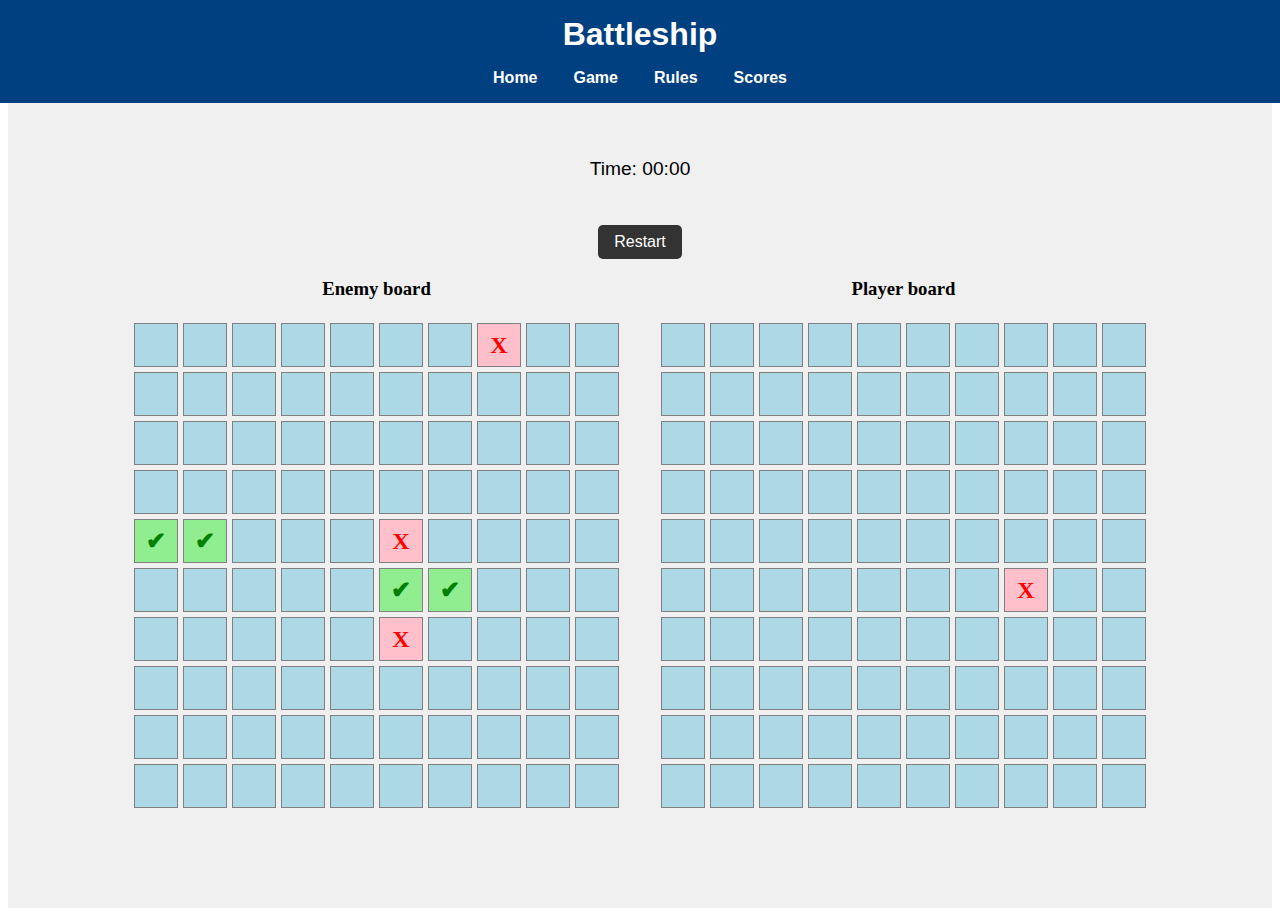
==== game.html @ 501b82c9 "Updated" ====
<!DOCTYPE html>
<html lang="zh-CN">
<head>
    <meta charset="UTF-8">
    <meta name="viewport" content="width=device-width, initial-scale=1.0">
    <title>Game Page</title>
    <link rel="stylesheet" href="assets/styles/main.css">

     <style>
        main {

            display: flex;
            flex-direction: column;
            justify-content: center;
            align-items: center;
            height: 100vh;
            text-align: center;
            background-color: #f0f0f0;
            padding: 2rem;
            padding-top: 100px; 
            box-sizing: border-box;
            
        }

        h2 {
            font-size: 50px;
        }

        .game-container {
            display: flex;
            gap: 2rem;
            margin-bottom: 2rem;
            flex-wrap: wrap;
            justify-content: center;
        }

        @media (max-width: 768px) {
            main {
                padding-top: 100px; 
            }
            .game-container {
                flex-direction: column;
                align-items: center;
            }
        }

        .board {
            display: flex;
            flex-direction: column;
            align-items: center;
        }

        table {
            border-collapse: separate;
            border-spacing: 5px;
        }

        td {
            width: 40px;
            height: 40px;
            background-color: lightblue;
            border: 1px solid grey;
            position: relative;
            text-align: center;
            vertical-align: middle;
            cursor: pointer;
        }


        @media (max-width: 768px) {

            main {
                padding-top: 200px; 
            }
            .game-container {
                flex-direction: column;
                align-items: center;
            }

            td {
                width: 30px;
                height: 30px;
            }

            .misses, .hit {
                font-size: 18px;
            }
        }

        @media (max-width: 480px) {
            td {
                width: 25px;
                height: 25px;
            }

            .misses, .hit {
                font-size: 16px;
            }
        }


        .misses {
            background-color: pink;
            color: red;
            font-size: 24px;
            font-weight: bold;
        }

        .hit {
            background-color: lightgreen;
            color: green;
            font-size: 24px;
            font-weight: bold;
        }

        .restart-btn {
            text-align: center;
            margin-top: 1rem;
            padding: 0.5rem 1rem;
            font-size: 1rem;
            background-color: #333;
            color: #fff;
            border: none;
            border-radius: 5px;
            cursor: pointer;
            transition: background-color 0.3s;
        }

        .restart-btn:hover {
            transform: scale(0.95);

            background-color: #555;
        }

        .time {
            font-family: Arial, sans-serif;
            font-size: 1.2em;
            margin-bottom: 10px;
        }
     </style>
    
 </head>

 <body>
    <header id="navbar">
        <nav>
            <div class="nav-header">
                <h1>Battleship</h1>
            </div>
            <div class="nav-links">
                <ul>
                    <li><a href="index.html">Home</a></li>
                    <li><a href="game.html">Game</a></li>
                    <li><a href="rules.html">Rules</a></li>
                    <li><a href="scores.html">Scores</a></li>
                </ul>
            </div>
        </nav>
    </header>

     <main>
         <div class="time">
            <p>Time: <span>00:00</span></p>
        </div>
    
        <button class="restart-btn">Restart</button>

         <section class="game-container">
             <div class="board">
                 <h3>Enemy board</h3>
                 <table>
    
                     <tr>
                         <td></td><td></td><td></td><td></td ><td></td><td></td><td></td><td class="misses">X</td><td></td><td></td>
                     </tr>
                     <tr>
                         <td></td><td></td><td></td><td></td><td></td><td></td><td></td><td></td><td></td><td></td>
                     </tr>
                     <tr>
                        <td></td><td></td><td></td><td></td><td></td><td></td><td></td><td></td><td></td><td></td>
                    </tr>
                     <tr>
                        <td></td><td></td><td></td><td></td><td></td><td></td><td></td><td></td><td></td><td></td>
                    </tr>
                     <tr>
                        <td class="hit">&#10004</td><td class="hit">&#10004</td><td></td><td></td><td></td><td class="misses">X</td><td></td><td></td><td></td><td></td>
                    </tr>
                     <tr>
                        <td></td><td></td><td></td><td></td><td></td><td class="hit">&#10004</td><td class="hit">&#10004</td><td></td><td></td><td></td>
                    </tr>
                     <tr>
                        <td></td><td></td><td></td><td></td><td></td><td class="misses">X</td><td></td><td></td><td></td><td></td>
                    </tr>
                     <tr>
                        <td></td><td></td><td></td><td></td><td></td><td></td><td></td><td></td><td></td><td></td>
                    </tr>
                     <tr>
                         <td></td><td></td><td></td><td></td><td></td><td></td><td></td><td></td><td></td><td></td>
                     </tr>
                     <tr>
                         <td></td><td></td><td></td><td></td><td></td><td></td><td></td><td></td><td></td><td></td>
                     </tr>
                 </table>
             </div>
             <!-- Player board -->
             <div class="board">
                 <h3>Player board</h3>
                 <table>
      
                    <tr>
                        <td></td><td></td><td></td><td></td><td></td><td></td><td></td><td></td><td></td><td></td>
                    </tr>
                    <tr>
                        <td></td><td></td><td></td><td></td><td></td><td></td><td></td><td></td><td></td><td></td>
                    </tr>
                    <tr>
                        <td></td><td class="ship"></td><td class="ship"></td><td class="ship"></td><td></td><td></td><td></td><td></td><td></td><td></td>
                    </tr>
                    <tr>
                        <td></td><td></td><td></td><td></td><td></td><td></td><td class="ship"></td><td class="ship"></td><td></td><td></td>
                    </tr>
                    <tr>
                        <td></td><td></td><td class="ship"></td><td></td><td></td><td></td><td></td><td></td><td></td><td></td>
                    </tr>
                    <tr>
                        <td></td><td></td><td></td><td></td><td></td><td></td><td></td><td class="misses">X</td><td class="ship"></td><td></td>
                    </tr>
                    <tr>
                        <td></td><td class="ship"></td><td></td><td class="ship"></td><td></td><td></td><td></td><td></td><td></td><td></td>
                    </tr>
                    <tr>
                        <td></td><td></td><td></td><td></td><td></td><td></td><td></td><td class="ship"></td><td></td><td></td>
                    </tr>
                    <tr>
                        <td></td><td></td><td></td><td></td><td></td><td></td><td></td><td></td><td></td><td></td>
                    </tr>
                    <tr>
                        <td></td><td></td><td></td><td></td><td></td><td></td><td></td><td></td><td></td><td></td>
                    </tr>
                </table>


                
            </body>
            </html>
---- assets/styles/main.css ----
#navbar {
    font-family: Arial, sans-serif;
    position: fixed;
    top: 0;
    left: 0;
    width: 100%;
    background-color: #004080;
    color: white;
    padding: 1rem 0;
    z-index: 1000;
}

nav {
    display: flex;
    flex-direction: column;
    align-items: center;
    gap: 1rem;
    max-width: 1200px;
    margin: 0 auto;
    padding: 0 20px;
}

.nav-header h1 {
    margin: 0;
    font-size: 2rem;
}

.nav-links ul {
    list-style: none;
    display: flex;
    padding: 0;
    margin: 0;
    gap: 1rem;
}

.nav-links ul li a {
    color: white;
    text-decoration: none;
    font-weight: bold;
    padding: 5px 10px;
    border-radius: 5px;
    transition: transform 0.3s ease-in-out;
}

.nav-links ul li a:hover {
    transform: scale(0.5);
    background-color: #002b5e;
}


@media (max-width: 768px) {
    #navbar {
        height: 60px; 
    }
    .nav-links ul {
        align-items: center;
        gap: 0.5rem;
    }

    .nav-links ul li a {
        padding: 8px 12px;
    }
}
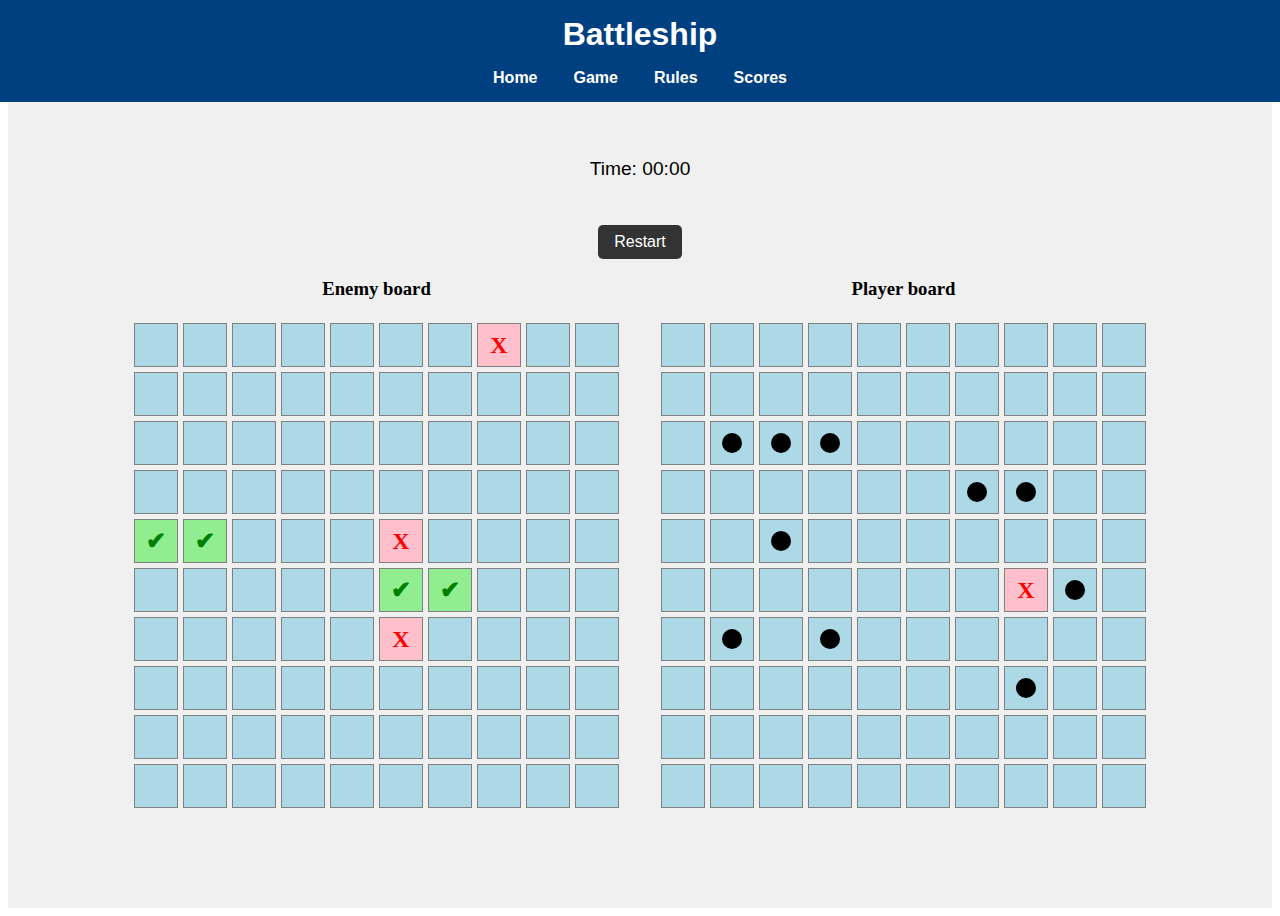
==== commit d78cef2b: "Fixed navbar issues and improved responsiveness" ====
--- a/game.html
+++ b/game.html
@@ -34,15 +34,6 @@
             justify-content: center;
         }
 
-        @media (max-width: 768px) {
-            main {
-                padding-top: 100px; 
-            }
-            .game-container {
-                flex-direction: column;
-                align-items: center;
-            }
-        }
 
         .board {
             display: flex;
@@ -67,11 +58,9 @@
         }
 
 
+
         @media (max-width: 768px) {
 
-            main {
-                padding-top: 200px; 
-            }
             .game-container {
                 flex-direction: column;
                 align-items: center;
@@ -96,6 +85,18 @@
             .misses, .hit {
                 font-size: 16px;
             }
+        }
+
+        .ship::before {
+            content: '';
+            position: absolute;
+            top: 50%;
+            left: 50%;
+            width: 20px;
+            height: 20px;
+            background-color: black;
+            border-radius: 50%;
+            transform: translate(-50%, -50%);
         }
 
 
@@ -158,88 +159,86 @@
         </nav>
     </header>
 
-     <main>
-         <div class="time">
-            <p>Time: <span>00:00</span></p>
-        </div>
+
+            <main>
+                <div class="time">
+                    <p>Time: <span>00:00</span></p>
+                </div>
+                <button class="restart-btn">Restart</button>
+            
+                <section class="game-container">
+                    <div class="board">
+                        <h3>Enemy board</h3>
+
+                        <table>
     
-        <button class="restart-btn">Restart</button>
-
-         <section class="game-container">
-             <div class="board">
-                 <h3>Enemy board</h3>
-                 <table>
-    
-                     <tr>
-                         <td></td><td></td><td></td><td></td ><td></td><td></td><td></td><td class="misses">X</td><td></td><td></td>
-                     </tr>
-                     <tr>
-                         <td></td><td></td><td></td><td></td><td></td><td></td><td></td><td></td><td></td><td></td>
-                     </tr>
-                     <tr>
-                        <td></td><td></td><td></td><td></td><td></td><td></td><td></td><td></td><td></td><td></td>
-                    </tr>
-                     <tr>
-                        <td></td><td></td><td></td><td></td><td></td><td></td><td></td><td></td><td></td><td></td>
-                    </tr>
-                     <tr>
-                        <td class="hit">&#10004</td><td class="hit">&#10004</td><td></td><td></td><td></td><td class="misses">X</td><td></td><td></td><td></td><td></td>
-                    </tr>
-                     <tr>
-                        <td></td><td></td><td></td><td></td><td></td><td class="hit">&#10004</td><td class="hit">&#10004</td><td></td><td></td><td></td>
-                    </tr>
-                     <tr>
-                        <td></td><td></td><td></td><td></td><td></td><td class="misses">X</td><td></td><td></td><td></td><td></td>
-                    </tr>
-                     <tr>
-                        <td></td><td></td><td></td><td></td><td></td><td></td><td></td><td></td><td></td><td></td>
-                    </tr>
-                     <tr>
-                         <td></td><td></td><td></td><td></td><td></td><td></td><td></td><td></td><td></td><td></td>
-                     </tr>
-                     <tr>
-                         <td></td><td></td><td></td><td></td><td></td><td></td><td></td><td></td><td></td><td></td>
-                     </tr>
-                 </table>
-             </div>
-             <!-- Player board -->
-             <div class="board">
-                 <h3>Player board</h3>
-                 <table>
-      
-                    <tr>
-                        <td></td><td></td><td></td><td></td><td></td><td></td><td></td><td></td><td></td><td></td>
-                    </tr>
-                    <tr>
-                        <td></td><td></td><td></td><td></td><td></td><td></td><td></td><td></td><td></td><td></td>
-                    </tr>
-                    <tr>
-                        <td></td><td class="ship"></td><td class="ship"></td><td class="ship"></td><td></td><td></td><td></td><td></td><td></td><td></td>
-                    </tr>
-                    <tr>
-                        <td></td><td></td><td></td><td></td><td></td><td></td><td class="ship"></td><td class="ship"></td><td></td><td></td>
-                    </tr>
-                    <tr>
-                        <td></td><td></td><td class="ship"></td><td></td><td></td><td></td><td></td><td></td><td></td><td></td>
-                    </tr>
-                    <tr>
-                        <td></td><td></td><td></td><td></td><td></td><td></td><td></td><td class="misses">X</td><td class="ship"></td><td></td>
-                    </tr>
-                    <tr>
-                        <td></td><td class="ship"></td><td></td><td class="ship"></td><td></td><td></td><td></td><td></td><td></td><td></td>
-                    </tr>
-                    <tr>
-                        <td></td><td></td><td></td><td></td><td></td><td></td><td></td><td class="ship"></td><td></td><td></td>
-                    </tr>
-                    <tr>
-                        <td></td><td></td><td></td><td></td><td></td><td></td><td></td><td></td><td></td><td></td>
-                    </tr>
-                    <tr>
-                        <td></td><td></td><td></td><td></td><td></td><td></td><td></td><td></td><td></td><td></td>
-                    </tr>
-                </table>
-
-
-                
-            </body>
-            </html>+                            <tr>
+                                <td></td><td></td><td></td><td></td ><td></td><td></td><td></td><td class="misses">X</td><td></td><td></td>
+                            </tr>
+                            <tr>
+                                <td></td><td></td><td></td><td></td><td></td><td></td><td></td><td></td><td></td><td></td>
+                            </tr>
+                            <tr>
+                               <td></td><td></td><td></td><td></td><td></td><td></td><td></td><td></td><td></td><td></td>
+                           </tr>
+                            <tr>
+                               <td></td><td></td><td></td><td></td><td></td><td></td><td></td><td></td><td></td><td></td>
+                           </tr>
+                            <tr>
+                               <td class="hit">&#10004</td><td class="hit">&#10004</td><td></td><td></td><td></td><td class="misses">X</td><td></td><td></td><td></td><td></td>
+                           </tr>
+                            <tr>
+                               <td></td><td></td><td></td><td></td><td></td><td class="hit">&#10004</td><td class="hit">&#10004</td><td></td><td></td><td></td>
+                           </tr>
+                            <tr>
+                               <td></td><td></td><td></td><td></td><td></td><td class="misses">X</td><td></td><td></td><td></td><td></td>
+                           </tr>
+                            <tr>
+                               <td></td><td></td><td></td><td></td><td></td><td></td><td></td><td></td><td></td><td></td>
+                           </tr>
+                            <tr>
+                                <td></td><td></td><td></td><td></td><td></td><td></td><td></td><td></td><td></td><td></td>
+                            </tr>
+                            <tr>
+                                <td></td><td></td><td></td><td></td><td></td><td></td><td></td><td></td><td></td><td></td>
+                            </tr>
+                        </table>
+                    </div>
+                    <div class="board">
+                        <h3>Player board</h3>
+                        <table>
+             
+                           <tr>
+                               <td></td><td></td><td></td><td></td><td></td><td></td><td></td><td></td><td></td><td></td>
+                           </tr>
+                           <tr>
+                               <td></td><td></td><td></td><td></td><td></td><td></td><td></td><td></td><td></td><td></td>
+                           </tr>
+                           <tr>
+                               <td></td><td class="ship"></td><td class="ship"></td><td class="ship"></td><td></td><td></td><td></td><td></td><td></td><td></td>
+                           </tr>
+                           <tr>
+                               <td></td><td></td><td></td><td></td><td></td><td></td><td class="ship"></td><td class="ship"></td><td></td><td></td>
+                           </tr>
+                           <tr>
+                               <td></td><td></td><td class="ship"></td><td></td><td></td><td></td><td></td><td></td><td></td><td></td>
+                           </tr>
+                           <tr>
+                               <td></td><td></td><td></td><td></td><td></td><td></td><td></td><td class="misses">X</td><td class="ship"></td><td></td>
+                           </tr>
+                           <tr>
+                               <td></td><td class="ship"></td><td></td><td class="ship"></td><td></td><td></td><td></td><td></td><td></td><td></td>
+                           </tr>
+                           <tr>
+                               <td></td><td></td><td></td><td></td><td></td><td></td><td></td><td class="ship"></td><td></td><td></td>
+                           </tr>
+                           <tr>
+                               <td></td><td></td><td></td><td></td><td></td><td></td><td></td><td></td><td></td><td></td>
+                           </tr>
+                           <tr>
+                               <td></td><td></td><td></td><td></td><td></td><td></td><td></td><td></td><td></td><td></td>
+                           </tr>
+                       </table>
+                    </div>
+                </section>
+            </main>--- a/assets/styles/main.css
+++ b/assets/styles/main.css
@@ -1,13 +1,30 @@
+
 #navbar {
     font-family: Arial, sans-serif;
     position: fixed;
     top: 0;
     left: 0;
     width: 100%;
+    height: 70px;  
     background-color: #004080;
     color: white;
     padding: 1rem 0;
     z-index: 1000;
+}
+
+@media (max-width: 768px) {
+    #navbar {
+        height: 60px;
+        padding: 0.5rem 0;
+    }
+    .nav-links ul {
+        flex-direction: column;
+        gap: 0.5rem;
+    }
+}
+
+main {
+    padding-top: 80px;
 }
 
 nav {
@@ -48,21 +65,9 @@
 }
 
 
-@media (max-width: 768px) {
-    #navbar {
-        height: 60px; 
-    }
-    .nav-links ul {
-        align-items: center;
-        gap: 0.5rem;
-    }
-
-    .nav-links ul li a {
-        padding: 8px 12px;
-    }
-}
 
 
 
 
 
+
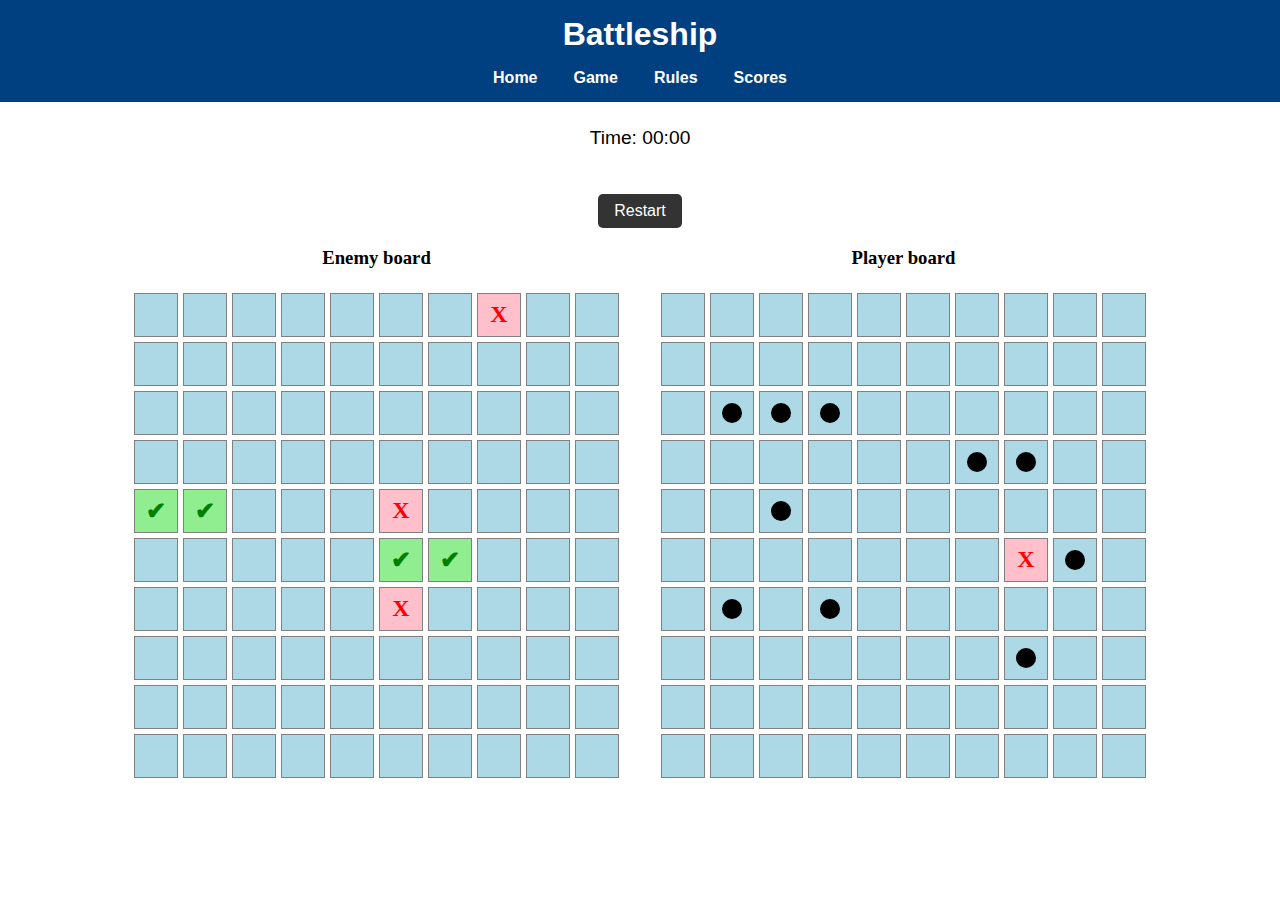
==== commit 9cf29010: "Fixed navbar issues and improved responsiveness" ====
--- a/game.html
+++ b/game.html
@@ -8,19 +8,13 @@
 
      <style>
         main {
-
+            padding-top: 100px; 
             display: flex;
             flex-direction: column;
+            align-items: center;
             justify-content: center;
-            align-items: center;
-            height: 100vh;
-            text-align: center;
-            background-color: #f0f0f0;
-            padding: 2rem;
-            padding-top: 100px; 
-            box-sizing: border-box;
-            
-        }
+        }
+
 
         h2 {
             font-size: 50px;
@@ -57,15 +51,17 @@
             cursor: pointer;
         }
 
-
-
         @media (max-width: 768px) {
-
             .game-container {
-                flex-direction: column;
+                flex-direction: column; /* 让棋盘和按钮垂直排列 */
                 align-items: center;
             }
 
+            .time, .restart-btn {
+                text-align: center;
+                width: 100%;
+                margin-top: 10px;
+            }
             td {
                 width: 30px;
                 height: 30px;
@@ -76,7 +72,13 @@
             }
         }
 
+
+
+
         @media (max-width: 480px) {
+            main {
+                padding-top: 80px;
+            }
             td {
                 width: 25px;
                 height: 25px;
--- a/assets/styles/main.css
+++ b/assets/styles/main.css
@@ -13,12 +13,16 @@
 }
 
 @media (max-width: 768px) {
+    main {
+        padding-top: 80px;
+    }
+
     #navbar {
-        height: 60px;
+        height: 80px;
         padding: 0.5rem 0;
     }
     .nav-links ul {
-        flex-direction: column;
+        /* flex-direction: column; */
         gap: 0.5rem;
     }
 }
